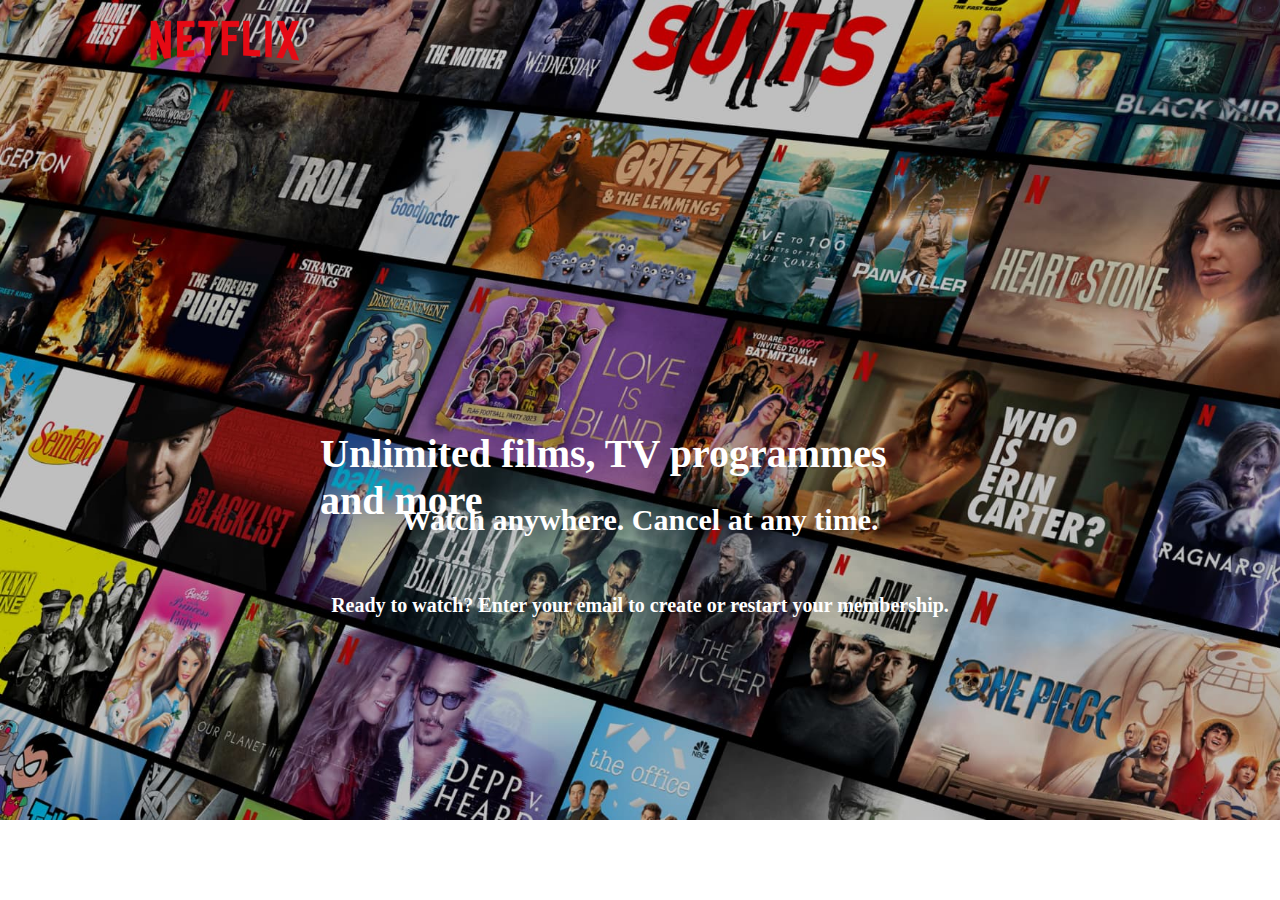
==== index.html @ 8a81a598 "tester ut ting" ====
<!DOCTYPE html>
<html lang="en">
  <head>
    <meta charset="UTF-8" />
    <meta name="viewport" content="width=device-width, initial-scale=1.0" />
    <link rel="stylesheet" type="text/css" href="css.css" />
    <title>Netflix-clone</title>
  </head>
  <body>
    <main>
      <nav>
        <div class="netflix-background"></div>
      </nav>
      <h1>Unlimited films, TV programmes and more</h1>
      <h2>Watch anywhere. Cancel at any time.</h2>
      <h3>
        Ready to watch? Enter your email to create or restart your membership.
      </h3>
    </main>
  </body>
</html>
---- css.css ----
body {
    background: url('/images/background1.jpg');
    height: 100%;
    margin: 0;
    background-size: cover;
    background-repeat: no-repeat;
    }
.netflix-background{
    background-image: url('/images/netflix-logo-png-large.png');
    height: 800px;
    background-size: 150px;
    background-repeat: no-repeat;
    margin-left: 150px;
    margin-top: 20px;

  }
  h1{
    color: white;
    position: absolute;
    top: 50%;
    left: 50%;
    transform: translate(-50%, -50%);
    font-size: 40px;
  }
  h2{
    color: white;
    position: absolute;
    top: 55%;
    left: 50%;
    transform: translate(-50%, -50%);
    font-size: 30px;
  }
  h3{
    color: white;
    position: absolute;
    top: 65%;
    left: 50%;
    transform: translate(-50%, -50%);
    font-size: 20px;
  }
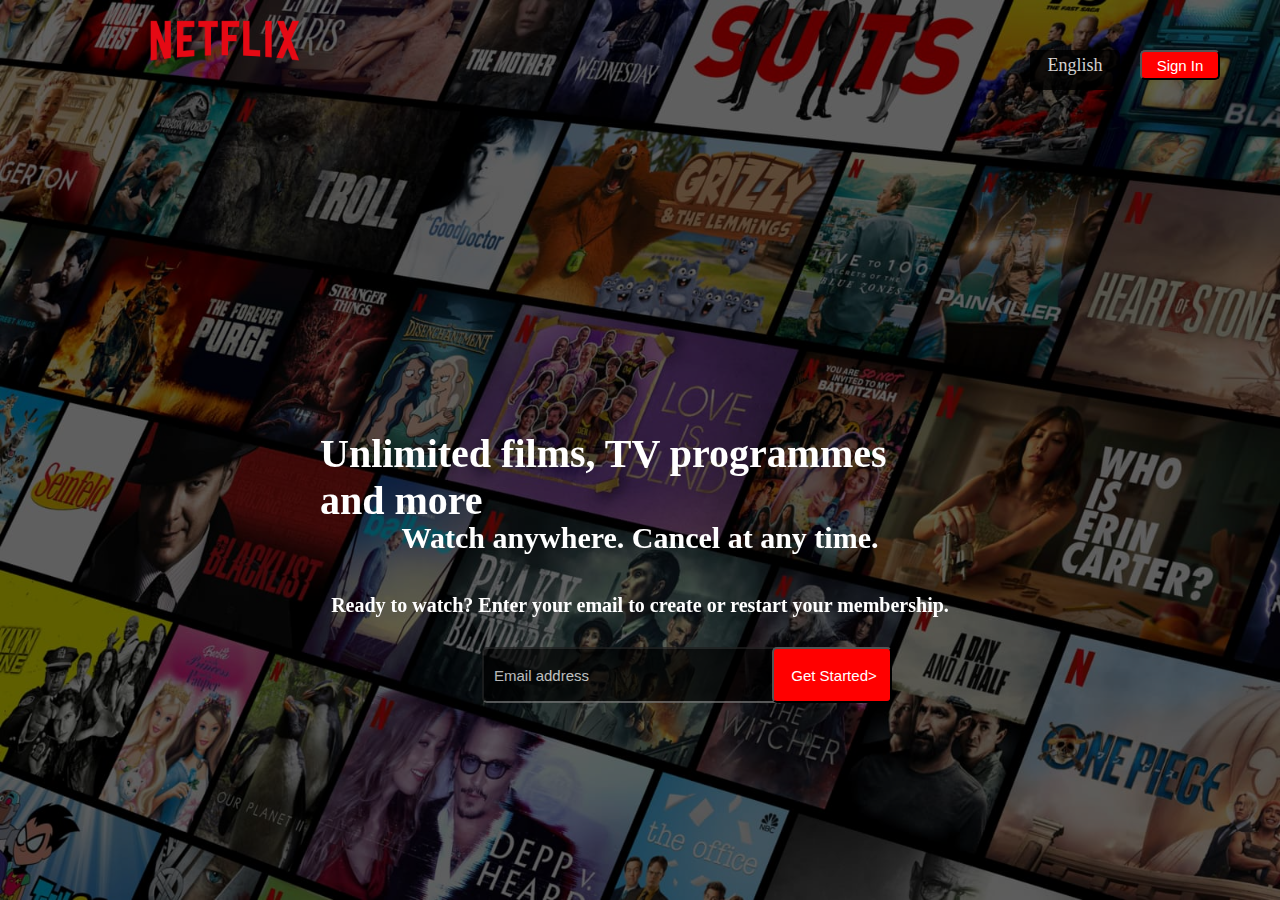
==== commit f2bb9435: "basically clone" ====
--- a/index.html
+++ b/index.html
@@ -7,15 +7,23 @@
     <title>Netflix-clone</title>
   </head>
   <body>
-    <main>
-      <nav>
+    <div class="container">
+      <main>
+        <nav class="navBar">
+          <div class="language">English</div>
+          <button class="signIn">Sign In</button>
+        </nav>
         <div class="netflix-background"></div>
-      </nav>
-      <h1>Unlimited films, TV programmes and more</h1>
-      <h2>Watch anywhere. Cancel at any time.</h2>
-      <h3>
-        Ready to watch? Enter your email to create or restart your membership.
-      </h3>
-    </main>
+        <h1>Unlimited films, TV programmes and more</h1>
+        <h2>Watch anywhere. Cancel at any time.</h2>
+        <h3>
+          Ready to watch? Enter your email to create or restart your membership.
+        </h3>
+        <form>
+          <input type="text" id="fname" name="fname" value="Email address" />
+          <button class="button">Get Started></button>
+        </form>
+      </main>
+    </div>
   </body>
 </html>
--- a/css.css
+++ b/css.css
@@ -4,6 +4,7 @@
     margin: 0;
     background-size: cover;
     background-repeat: no-repeat;
+    /* overflow: hidden; */
     }
 .netflix-background{
     background-image: url('/images/netflix-logo-png-large.png');
@@ -12,7 +13,7 @@
     background-repeat: no-repeat;
     margin-left: 150px;
     margin-top: 20px;
-
+    position: relative;
   }
   h1{
     color: white;
@@ -25,7 +26,7 @@
   h2{
     color: white;
     position: absolute;
-    top: 55%;
+    top: 57%;
     left: 50%;
     transform: translate(-50%, -50%);
     font-size: 30px;
@@ -38,3 +39,98 @@
     transform: translate(-50%, -50%);
     font-size: 20px;
   }
+  html {
+    height: 100%;
+  }
+  
+  html::before {
+    content: "";
+    background: rgba(0, 0, 0, 0.5);
+    position: fixed;
+    top: 0;
+    left: 0;
+    width: 100%;
+    height: 100%;
+  }
+  #fname{
+    background-color: black;
+    width: 300px;
+    opacity: 0.7;
+    height: 50px;
+    top: 75%;
+    left: 50%;
+    transform: translate(-50%, -50%);
+    position: absolute;
+    color: white;
+    font-size: 15px;
+    padding-left: 10px;
+    border-radius: 5px;
+
+  }
+  .button{
+    background-color: red;
+    width: 120px;
+    height: 56px;
+    top: 75%;
+    left: 65%;
+    transform: translate(-50%, -50%);
+    position: absolute;
+    color: white;
+    font-size: 15px;
+    padding-left: 10px;
+    border-radius: 5px;
+
+  }
+  /* .navBar{
+    overflow: hidden;
+    float: left;
+    color: #f2f2f2;
+    text-align: center;
+    padding: 14px 16px;
+    text-decoration: none;
+    font-size: 17px;
+  } */
+  .container{
+    display: grid;
+    grid-template-columns: 16rem 1fr 16rem;
+    grid-template-rows: auto 1fr auto;
+    grid-template-areas: 
+    "nav nav nav"
+    "main main main";
+    
+  }
+  main{
+    grid-area: main;
+  }
+  .navBar{
+    grid-area: nav;
+    position: relative;
+    float: right;
+    margin: 0;
+    padding: 50px;
+    display: grid; 
+    grid-template-columns: 1fr 1fr; 
+    grid-gap: 20px; 
+  }
+  .signIn{
+    background-color: red;
+    color: white;
+    padding: 5px;
+    width: 80px;
+    height: 30px;
+    border-radius: 5px;
+    font-size: 15px;
+  }
+  .language{
+    background-color: black;
+    opacity: 0.8;
+    color: white;
+    padding: 5px;
+    width: 80px;
+    height: 30px;
+    border-radius: 5px;
+    font-size: 18px;
+    text-align: center;
+  }
+ 
+  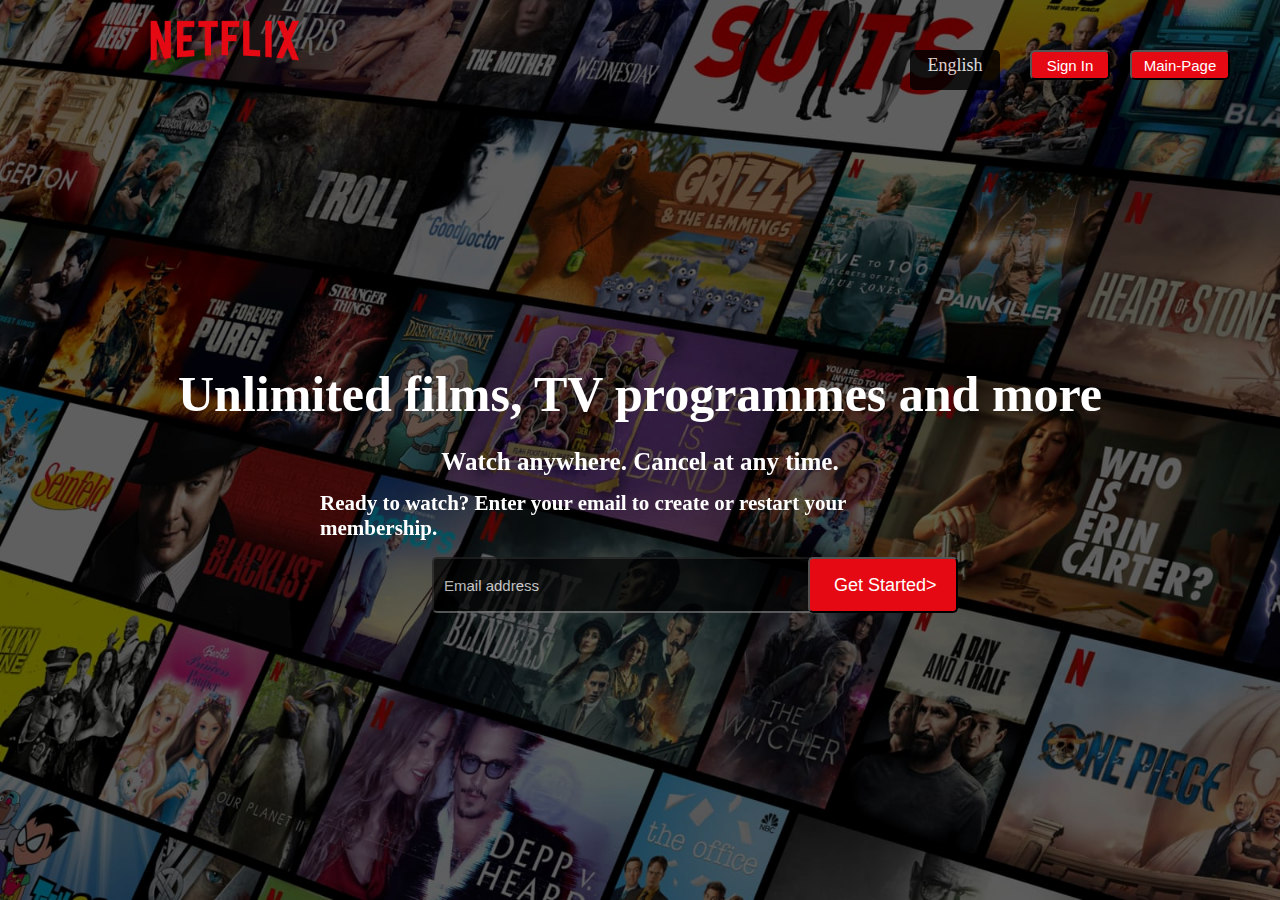
==== commit f2f72f29: "made mainpage" ====
--- a/index.html
+++ b/index.html
@@ -12,6 +12,9 @@
         <nav class="navBar">
           <div class="language">English</div>
           <button class="signIn">Sign In</button>
+          <button class="MainPage">
+            <a href="mainPage.html"> Main-Page </a>
+          </button>
         </nav>
         <div class="netflix-background"></div>
         <h1>Unlimited films, TV programmes and more</h1>
@@ -21,7 +24,7 @@
         </h3>
         <form>
           <input type="text" id="fname" name="fname" value="Email address" />
-          <button class="button">Get Started></button>
+          <button class="buttonStarted">Get Started></button>
         </form>
       </main>
     </div>
--- a/css.css
+++ b/css.css
@@ -8,7 +8,7 @@
     }
 .netflix-background{
     background-image: url('/images/netflix-logo-png-large.png');
-    height: 800px;
+    height: 100px;
     background-size: 150px;
     background-repeat: no-repeat;
     margin-left: 150px;
@@ -18,26 +18,27 @@
   h1{
     color: white;
     position: absolute;
-    top: 50%;
+    top: 40%;
     left: 50%;
     transform: translate(-50%, -50%);
-    font-size: 40px;
+    font-size: 50px;
+    white-space: nowrap
   }
   h2{
     color: white;
     position: absolute;
-    top: 57%;
+    top: 49%;
     left: 50%;
     transform: translate(-50%, -50%);
-    font-size: 30px;
+    font-size: 25px;
   }
   h3{
     color: white;
     position: absolute;
-    top: 65%;
+    top: 55%;
     left: 50%;
     transform: translate(-50%, -50%);
-    font-size: 20px;
+    font-size: 21px;
   }
   html {
     height: 100%;
@@ -54,10 +55,10 @@
   }
   #fname{
     background-color: black;
-    width: 300px;
+    width: 400px;
     opacity: 0.7;
     height: 50px;
-    top: 75%;
+    top: 65%;
     left: 50%;
     transform: translate(-50%, -50%);
     position: absolute;
@@ -67,29 +68,22 @@
     border-radius: 5px;
 
   }
-  .button{
-    background-color: red;
-    width: 120px;
+  .buttonStarted{
+    background-color:#E50914;
+    width: 150px;
     height: 56px;
-    top: 75%;
-    left: 65%;
+    top: 65%;
+    left: 69%;
     transform: translate(-50%, -50%);
     position: absolute;
     color: white;
-    font-size: 15px;
+    font-size: 18px;
     padding-left: 10px;
     border-radius: 5px;
+    white-space: nowrap;
+    z-index: 1;
 
   }
-  /* .navBar{
-    overflow: hidden;
-    float: left;
-    color: #f2f2f2;
-    text-align: center;
-    padding: 14px 16px;
-    text-decoration: none;
-    font-size: 17px;
-  } */
   .container{
     display: grid;
     grid-template-columns: 16rem 1fr 16rem;
@@ -109,17 +103,19 @@
     margin: 0;
     padding: 50px;
     display: grid; 
-    grid-template-columns: 1fr 1fr; 
+    grid-template-columns: 1fr 0.5fr 1fr; 
     grid-gap: 20px; 
   }
   .signIn{
-    background-color: red;
+    background-color: #E50914;
     color: white;
     padding: 5px;
     width: 80px;
     height: 30px;
     border-radius: 5px;
     font-size: 15px;
+    z-index: 1;
+
   }
   .language{
     background-color: black;
@@ -131,6 +127,22 @@
     border-radius: 5px;
     font-size: 18px;
     text-align: center;
+    z-index: 1;
+  }
+  .MainPage{
+    background-color: #E50914;
+    color: white;
+    padding: 5px;
+    width: 100px;
+    height: 30px;
+    border-radius: 5px;
+    font-size: 15px;
+    white-space: nowrap;
+    z-index: 1;
+  } a{
+    text-decoration: none;
+    color: inherit;
+
   }
  
   